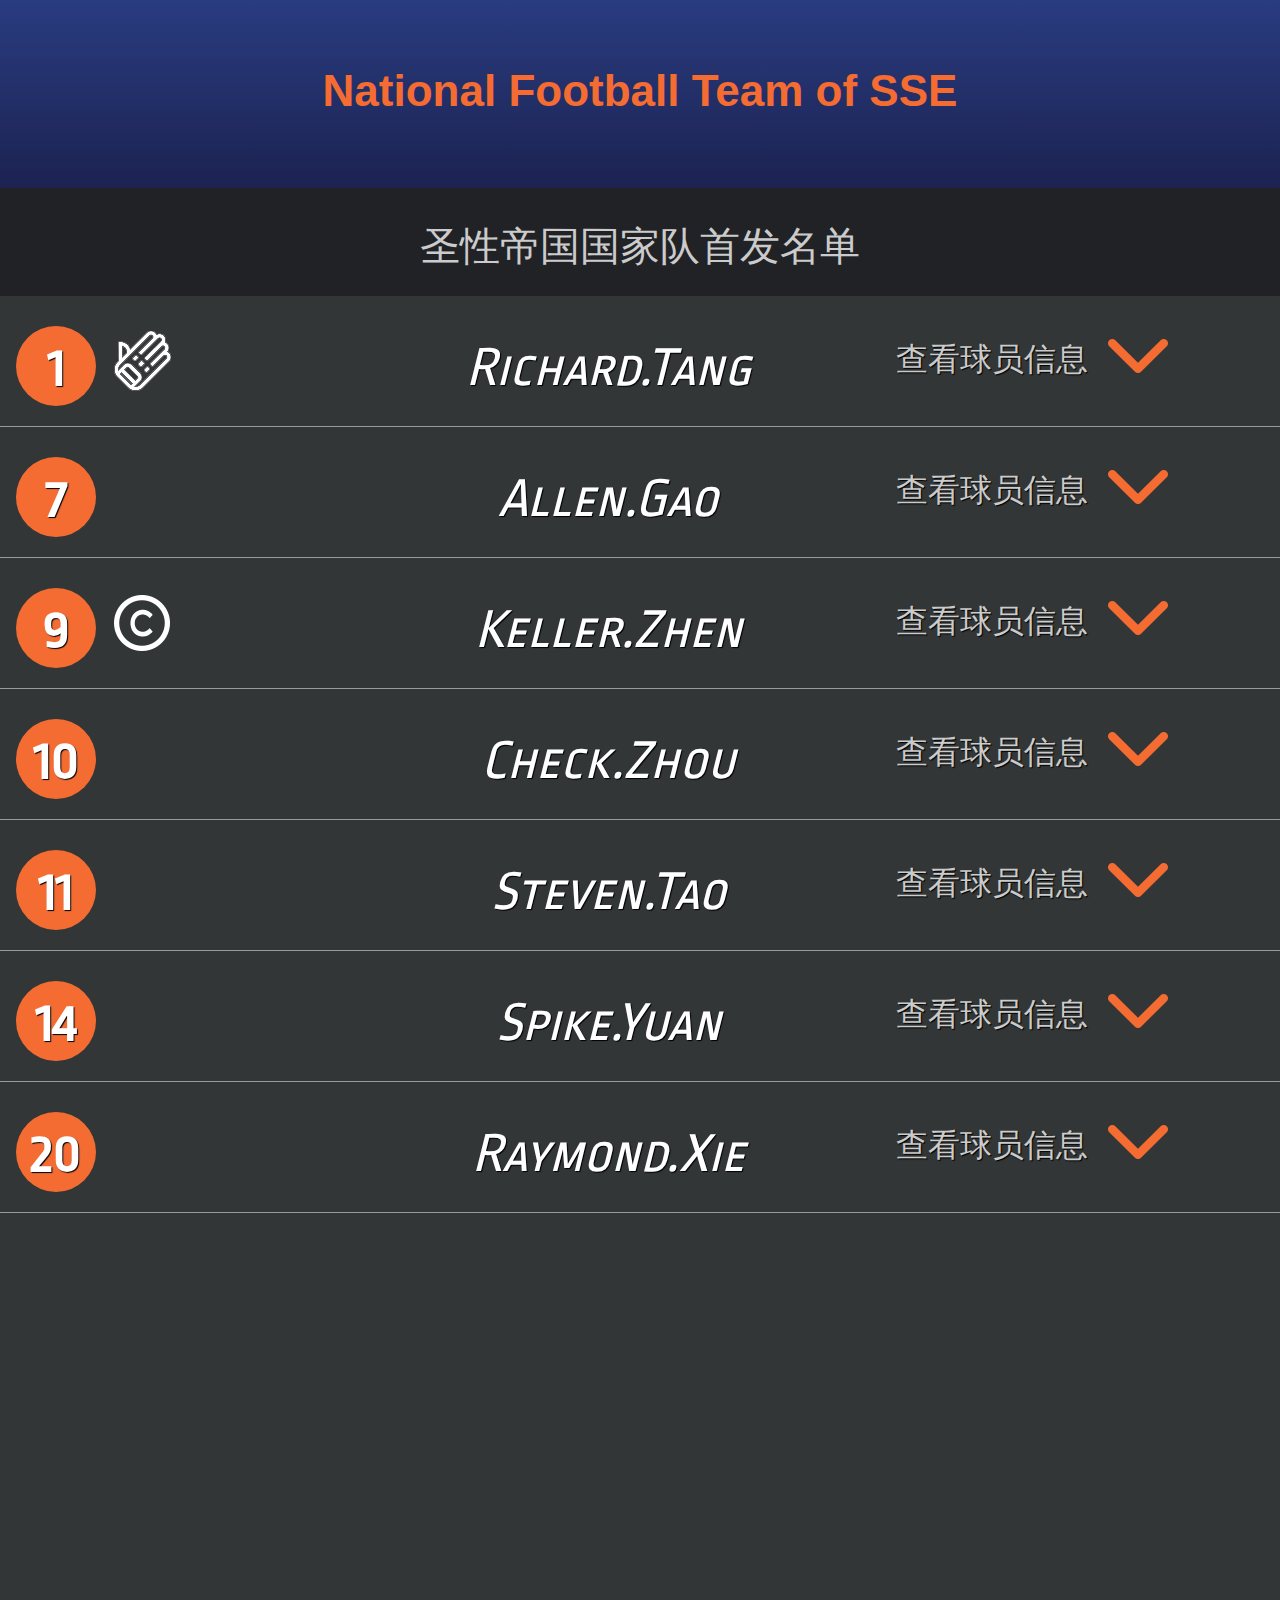
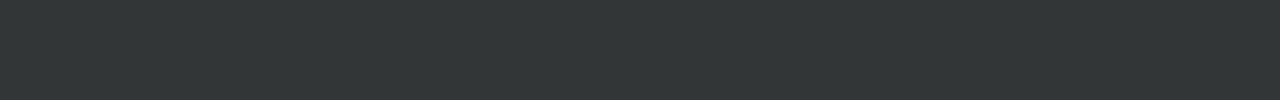
==== sse.html @ 53335823 "sseicon" ====
<!DOCTYPE html PUBLIC "-//W3C//DTD XHTML 1.0 Transitional//EN" "http://www.w3.org/TR/xhtml1/DTD/xhtml1-transitional.dtd">
<html xmlns="http://www.w3.org/1999/xhtml">
<head>
<meta http-equiv="Content-Type" content="text/html; charset=UTF-8" />
<title>Player List of SSE</title>
<link rel="stylesheet" type="text/css" href="css/sse.css" />
<link rel="stylesheet" href="css/fonts/font.css" type="text/css" charset="utf-8" />
<script src="js/jquery-1.7.2.min.js"></script>
<script src="js/ssefunction.js"></script>
</head>

<body>
<div class="content">
  <div class="maintitle">National Football Team of SSE</div>
  <div class="subtitle">圣性帝国国家队首发名单</div>
  <div>
    <div class="player">
      <ul class="extend fontEn_1">
        <li class="number"><span class="no">1</span><span class="icon"><img src="images/goalkeeper.png" /></span></li>
        <li class="playername">Richard.Tang</li>
        <li class="playerinfo"><span class="details">查看球员信息</span><span><img src="images/arrow.png" /></span></li>
      </ul>
    </div>
    <div class="info"><b>生日</b>: 1988-06-11<br />
      <b>身高</b>: 189 cm<br />
      <b>体重</b>: 78 kg<br />
      <b>位置</b>: 门将</div>
  </div>
  <div>
    <div class="player">
      <ul class="extend fontEn_1">
        <li class="number"><span class="no">7</span></li>
        <li class="playername">Allen.Gao</li>
        <li class="playerinfo"><span class="details">查看球员信息</span><span><img src="images/arrow.png" /></span></li>
      </ul>
    </div>
    <div class="info"><b>生日</b>: 1987-09-07<br />
      <b>身高</b>: 172 cm<br />
      <b>体重</b>: 70 kg<br />
      <b>位置</b>: 中场、边后卫</div>
  </div>
  <div>
    <div class="player">
      <ul class="extend fontEn_1">
        <li class="number"><span class="no">9</span><span class="icon"><img src="images/captain.png" /></span></li>
        <li class="playername">Keller.Zhen</li>
        <li class="playerinfo"><span class="details">查看球员信息</span><span><img src="images/arrow.png" /></span></li>
      </ul>
    </div>
    <div class="info"><b>生日</b>: 1987-11-02<br />
      <b>身高</b>: 178 cm<br />
      <b>体重</b>: 82 kg<br />
      <b>位置</b>: 前锋、前腰</div>
  </div>
  <div>
    <div class="player">
      <ul class="extend fontEn_1">
        <li class="number"><span class="no">10</span></li>
        <li class="playername">Check.Zhou</li>
        <li class="playerinfo"><span class="details">查看球员信息</span><span><img src="images/arrow.png" /></span></li>
      </ul>
    </div>
    <div class="info"><b>生日</b>: 1986-12-29<br />
      <b>身高</b>: 172 cm<br />
      <b>体重</b>: 60 kg<br />
      <b>位置</b>: 前腰、中后卫</div>
  </div>
  <div>
    <div class="player">
      <ul class="extend fontEn_1">
        <li class="number"><span class="no">11</span></li>
        <li class="playername">Steven.Tao</li>
        <li class="playerinfo"><span class="details">查看球员信息</span><span><img src="images/arrow.png" /></span></li>
      </ul>
    </div>
    <div class="info"><b>生日</b>: 1988-02-06<br />
      <b>身高</b>: 174 cm<br />
      <b>体重</b>: 80 kg<br />
      <b>位置</b>: 中场、前腰</div>
  </div>
  <div>
    <div class="player">
      <ul class="extend fontEn_1">
        <li class="number"><span class="no">14</span></li>
        <li class="playername">Spike.Yuan</li>
        <li class="playerinfo"><span class="details">查看球员信息</span><span><img src="images/arrow.png" /></span></li>
      </ul>
    </div>
    <div class="info"><b>生日</b>: 1988-03-08<br />
      <b>身高</b>: 175 cm<br />
      <b>体重</b>: 80 kg<br />
      <b>位置</b>: 边锋，边后卫</div>
  </div>
  <div>
    <div class="player">
      <ul class="extend fontEn_1">
        <li class="number"><span class="no">20</span></li>
        <li class="playername">Raymond.Xie</li>
        <li class="playerinfo"><span class="details">查看球员信息</span><span><img src="images/arrow.png" /></span></li>
      </ul>
    </div>
    <div class="info"><b>生日</b>: 1987-12-20<br />
      <b>身高</b>: 175 cm<br />
      <b>体重</b>: 65 kg<br />
      <b>位置</b>: 边锋，边后卫</div>
  </div>
</div>
</body>
</html>
---- css/sse.css ----
body {
	margin:0;
	padding:0;
	font: 40px/1.5 arial,"Helvetica","Hiragino Sans GB","Microsoft Yahei",sans-serif;
}
ul {
	margin:0;
	padding:0;
}
.fontEn_1 {
	font-family:'ropa_sans_sc_proregular', Arial, sans-serif;
}
.content {
	width:100%;
	height:1700px;
	background-color:#323637;
}
.content .maintitle {
	width:100%;
	height:130px;
	font-size:44px;
	font-weight:bold;
	text-align:center;
	padding-top:58px;
	color:#f46c32;
	background-image: -moz-linear-gradient(top, #293c80, #1c2251); /* Firefox */
    background-image: -webkit-gradient(linear, left top, left bottom, color-stop(0, #293c80), color-stop(1, #1c2251)); /* Safari4+, Chrome */
}
.content .subtitle {
	width:100%;
	height:80px;
	text-align:center;
	padding-top:28px;
	color:#cbcbcb;
	background-color:#212226;
}
.content .player ul {
	cursor:pointer;
	display:block;
	width:100%;
	height:100px;
	padding-top:30px;
	font-size:56px;
	text-shadow:1px 1px 1px #000;
	border-bottom:1px solid #9a9a9a;
}
.content .player ul li {
	display:block;
	float:left;
	color:#FFF;
}
.number {
	width:25%;
	text-align:center;
}
.number span {
	display:block;
	float:left;
}
.number span.no {
	width:80px;
	height:80px;
	font-weight:bold;
	border-radius:60px;
	background-color:#f46c32;
	margin-left:5%;
}
.number span.icon {
	margin:5px 0 0 16px;
}
.playername {
	width:45%;
	text-align:center;
	font-style:italic;
}
.playerinfo {
	width:30%;
	text-align:center;
	font-size:32px;
}
.playerinfo span {
	display:block;
	float:left;
}
.details {
	margin:10px 20px 0 0;
	color:#cbcbcb;
}
.content .info {
	width:100%;
	padding:20px 0;
	line-height:160%;
	letter-spacing:1px;
	font-size:44px;
	background-color:#CCC;
	text-align:center;
	display:none;
	background-image: -moz-linear-gradient(top, #9a9a9a, #dedede); /* Firefox */
    background-image: -webkit-gradient(linear, left top, left bottom, color-stop(0, #9a9a9a), color-stop(1, #dedede)); /* Safari4+, Chrome */
}
---- css/fonts/font.css ----
/*
 * Web Fonts from fontspring.com
 *
 * All OpenType features and all extended glyphs have been removed.
 * Fully installable fonts can be purchased at http://www.fontspring.com
 *
 * The fonts included in this stylesheet are subject to the End User License you purchased
 * from Fontspring. The fonts are protected under domestic and international trademark and 
 * copyright law. You are prohibited from modifying, reverse engineering, duplicating, or
 * distributing this font software.
 *
 * (c) 2010-2014 Fontspring
 *
 *
 *
 *
 * The fonts included are copyrighted by the vendor listed below.
 *
 * Vendor:      Lettersoup
 * License URL: http://www.fontspring.com/fflicense/lettersoup
 *
 *
 */

@font-face {
    font-family: 'ropa_sans_sc_proregular';
    src: url('RopaSansSCPro-Regular-webfont.eot');
    src: url('RopaSansSCPro-Regular-webfont.eot?#iefix') format('embedded-opentype'),
         url('RopaSansSCPro-Regular-webfont.woff') format('woff'),
         url('RopaSansSCPro-Regular-webfont.ttf') format('truetype'),
         url('RopaSansSCPro-Regular-webfont.svg#ropa_sans_sc_proregular') format('svg');
    font-weight: normal;
    font-style: normal;

}
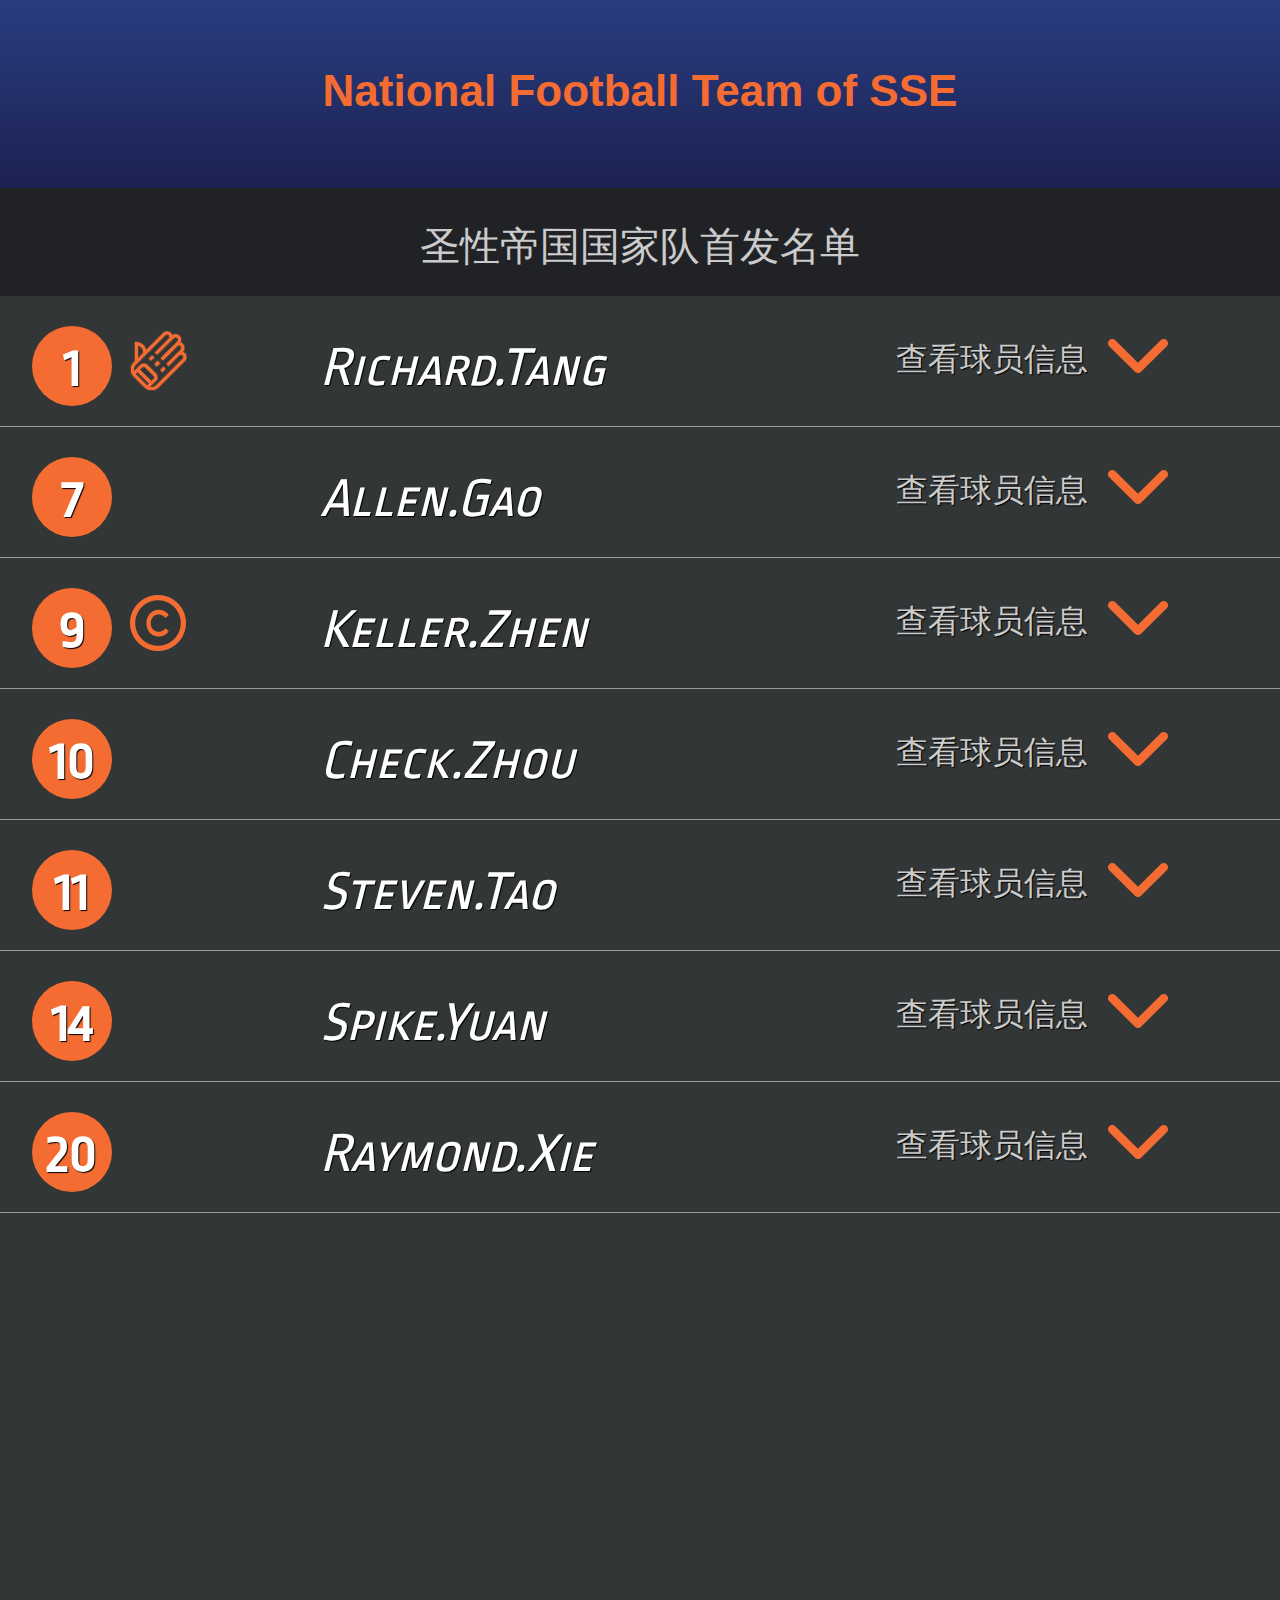
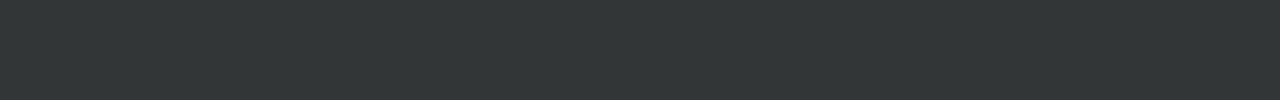
==== commit b4c8d1f4: "rotate01" ====
--- a/sse.html
+++ b/sse.html
@@ -7,6 +7,83 @@
 <link rel="stylesheet" href="css/fonts/font.css" type="text/css" charset="utf-8" />
 <script src="js/jquery-1.7.2.min.js"></script>
 <script src="js/ssefunction.js"></script>
+<script type="text/javascript" src="js/jquery.rotate.min.js"></script>
+<script type="text/javascript">
+$(document).ready(function(){
+
+$('#img1').rotate({angle:45});
+
+$("#img2").rotate({ 
+   bind: 
+     { 
+        mouseover : function() { 
+            $(this).rotate({animateTo:180});
+        },
+        mouseout : function() { 
+            $(this).rotate({animateTo:0});
+        }
+     } 
+   
+});
+
+
+var angle = 0;
+setInterval(function(){
+      angle+=3;
+     $("#img3").rotate(angle);
+},50);
+
+
+var rotation = function (){
+   $("#img4").rotate({
+      angle:0, 
+      animateTo:360, 
+      callback: rotation
+   });
+}
+rotation();
+
+
+
+var rotation2 = function (){
+   $("#img5").rotate({
+      angle:0, 
+      animateTo:360, 
+      callback: rotation2,
+      easing: function (x,t,b,c,d){        // t: current time, b: begInnIng value, c: change In value, d: duration
+          return c*(t/d)+b;
+      }
+   });
+}
+rotation2();
+
+
+$("#img6").rotate({ 
+   bind: 
+     { 
+        click: function(){
+            $(this).rotate({ angle:0,animateTo:180,easing: $.easing.easeInOutExpo })
+        }
+     } 
+   
+});
+
+
+var value2 = 0
+$("#img7").rotate({ 
+   bind: 
+     { 
+        click: function(){
+            value2 +=180;
+            $(this).rotate({ animateTo:value2})
+        }
+        
+     } 
+   
+});
+
+});
+</script>
 </head>
 
 <body>
@@ -18,7 +95,7 @@
       <ul class="extend fontEn_1">
         <li class="number"><span class="no">1</span><span class="icon"><img src="images/goalkeeper.png" /></span></li>
         <li class="playername">Richard.Tang</li>
-        <li class="playerinfo"><span class="details">查看球员信息</span><span><img src="images/arrow.png" /></span></li>
+        <li class="playerinfo"><span class="details">查看球员信息</span><span><img id="img7" src="images/arrow.png" /></span></li>
       </ul>
     </div>
     <div class="info"><b>生日</b>: 1988-06-11<br />
--- a/css/sse.css
+++ b/css/sse.css
@@ -1,100 +1,109 @@
 body {
-	margin:0;
-	padding:0;
-	font: 40px/1.5 arial,"Helvetica","Hiragino Sans GB","Microsoft Yahei",sans-serif;
+	margin: 0;
+	padding: 0;
+	font: 40px/1.5 arial, "Helvetica", "Hiragino Sans GB", "Microsoft Yahei", sans-serif;
 }
 ul {
-	margin:0;
-	padding:0;
+	margin: 0;
+	padding: 0;
 }
 .fontEn_1 {
-	font-family:'ropa_sans_sc_proregular', Arial, sans-serif;
+	font-family: 'ropa_sans_sc_proregular', Arial, sans-serif;
 }
 .content {
-	width:100%;
-	height:1700px;
-	background-color:#323637;
+	width: 100%;
+	height: 1700px;
+	background-color: #323637;
 }
 .content .maintitle {
-	width:100%;
-	height:130px;
-	font-size:44px;
-	font-weight:bold;
-	text-align:center;
-	padding-top:58px;
-	color:#f46c32;
+	width: 100%;
+	height: 130px;
+	font-size: 44px;
+	font-weight: bold;
+	text-align: center;
+	padding-top: 58px;
+	color: #f46c32;
 	background-image: -moz-linear-gradient(top, #293c80, #1c2251); /* Firefox */
-    background-image: -webkit-gradient(linear, left top, left bottom, color-stop(0, #293c80), color-stop(1, #1c2251)); /* Safari4+, Chrome */
+	background-image: -webkit-gradient(linear, left top, left bottom, color-stop(0, #293c80), color-stop(1, #1c2251)); /* Safari4+, Chrome */
 }
 .content .subtitle {
-	width:100%;
-	height:80px;
-	text-align:center;
-	padding-top:28px;
-	color:#cbcbcb;
-	background-color:#212226;
+	width: 100%;
+	height: 80px;
+	text-align: center;
+	padding-top: 28px;
+	color: #cbcbcb;
+	background-color: #212226;
 }
 .content .player ul {
-	cursor:pointer;
-	display:block;
-	width:100%;
-	height:100px;
-	padding-top:30px;
-	font-size:56px;
-	text-shadow:1px 1px 1px #000;
-	border-bottom:1px solid #9a9a9a;
+	cursor: pointer;
+	display: block;
+	width: 100%;
+	height: 100px;
+	padding-top: 30px;
+	font-size: 56px;
+	text-shadow: 1px 1px 1px #000;
+	border-bottom: 1px solid #9a9a9a;
 }
 .content .player ul li {
-	display:block;
-	float:left;
-	color:#FFF;
+	display: block;
+	float: left;
+	color: #FFF;
 }
 .number {
-	width:25%;
-	text-align:center;
+	width: 25%;
+	text-align: center;
 }
 .number span {
-	display:block;
-	float:left;
+	display: block;
+	float: left;
 }
 .number span.no {
-	width:80px;
-	height:80px;
-	font-weight:bold;
-	border-radius:60px;
-	background-color:#f46c32;
-	margin-left:5%;
+	width: 80px;
+	height: 80px;
+	font-weight: bold;
+	border-radius: 60px;
+	background-color: #f46c32;
+	margin-left: 10%;
 }
 .number span.icon {
-	margin:5px 0 0 16px;
+	margin: 5px 0 0 16px;
 }
 .playername {
-	width:45%;
-	text-align:center;
-	font-style:italic;
+	width: 45%;
+	text-align: left;
+	font-style: italic;
 }
 .playerinfo {
-	width:30%;
-	text-align:center;
-	font-size:32px;
+	width: 30%;
+	text-align: center;
+	font-size: 32px;
 }
 .playerinfo span {
-	display:block;
-	float:left;
+	display: block;
+	float: left;
 }
 .details {
-	margin:10px 20px 0 0;
-	color:#cbcbcb;
+	margin: 10px 20px 0 0;
+	color: #cbcbcb;
 }
 .content .info {
-	width:100%;
-	padding:20px 0;
-	line-height:160%;
-	letter-spacing:1px;
-	font-size:44px;
-	background-color:#CCC;
-	text-align:center;
-	display:none;
+	width: 100%;
+	padding: 20px 0;
+	line-height: 160%;
+	letter-spacing: 1px;
+	font-size: 44px;
+	background-color: #CCC;
+	text-align: center;
+	display: none;
 	background-image: -moz-linear-gradient(top, #9a9a9a, #dedede); /* Firefox */
-    background-image: -webkit-gradient(linear, left top, left bottom, color-stop(0, #9a9a9a), color-stop(1, #dedede)); /* Safari4+, Chrome */
-}+	background-image: -webkit-gradient(linear, left top, left bottom, color-stop(0, #9a9a9a), color-stop(1, #dedede)); /* Safari4+, Chrome */
+}
+.arrow {
+	text-indent: 90px; 
+}
+.rotate {
+	transition: transform .2s ease-in 0s;
+	transform: rotate(180deg);
+	-webkit-transition: -webkit-transform .2s ease-in 0s;
+	-webkit-transform: rotate(180deg);
+}
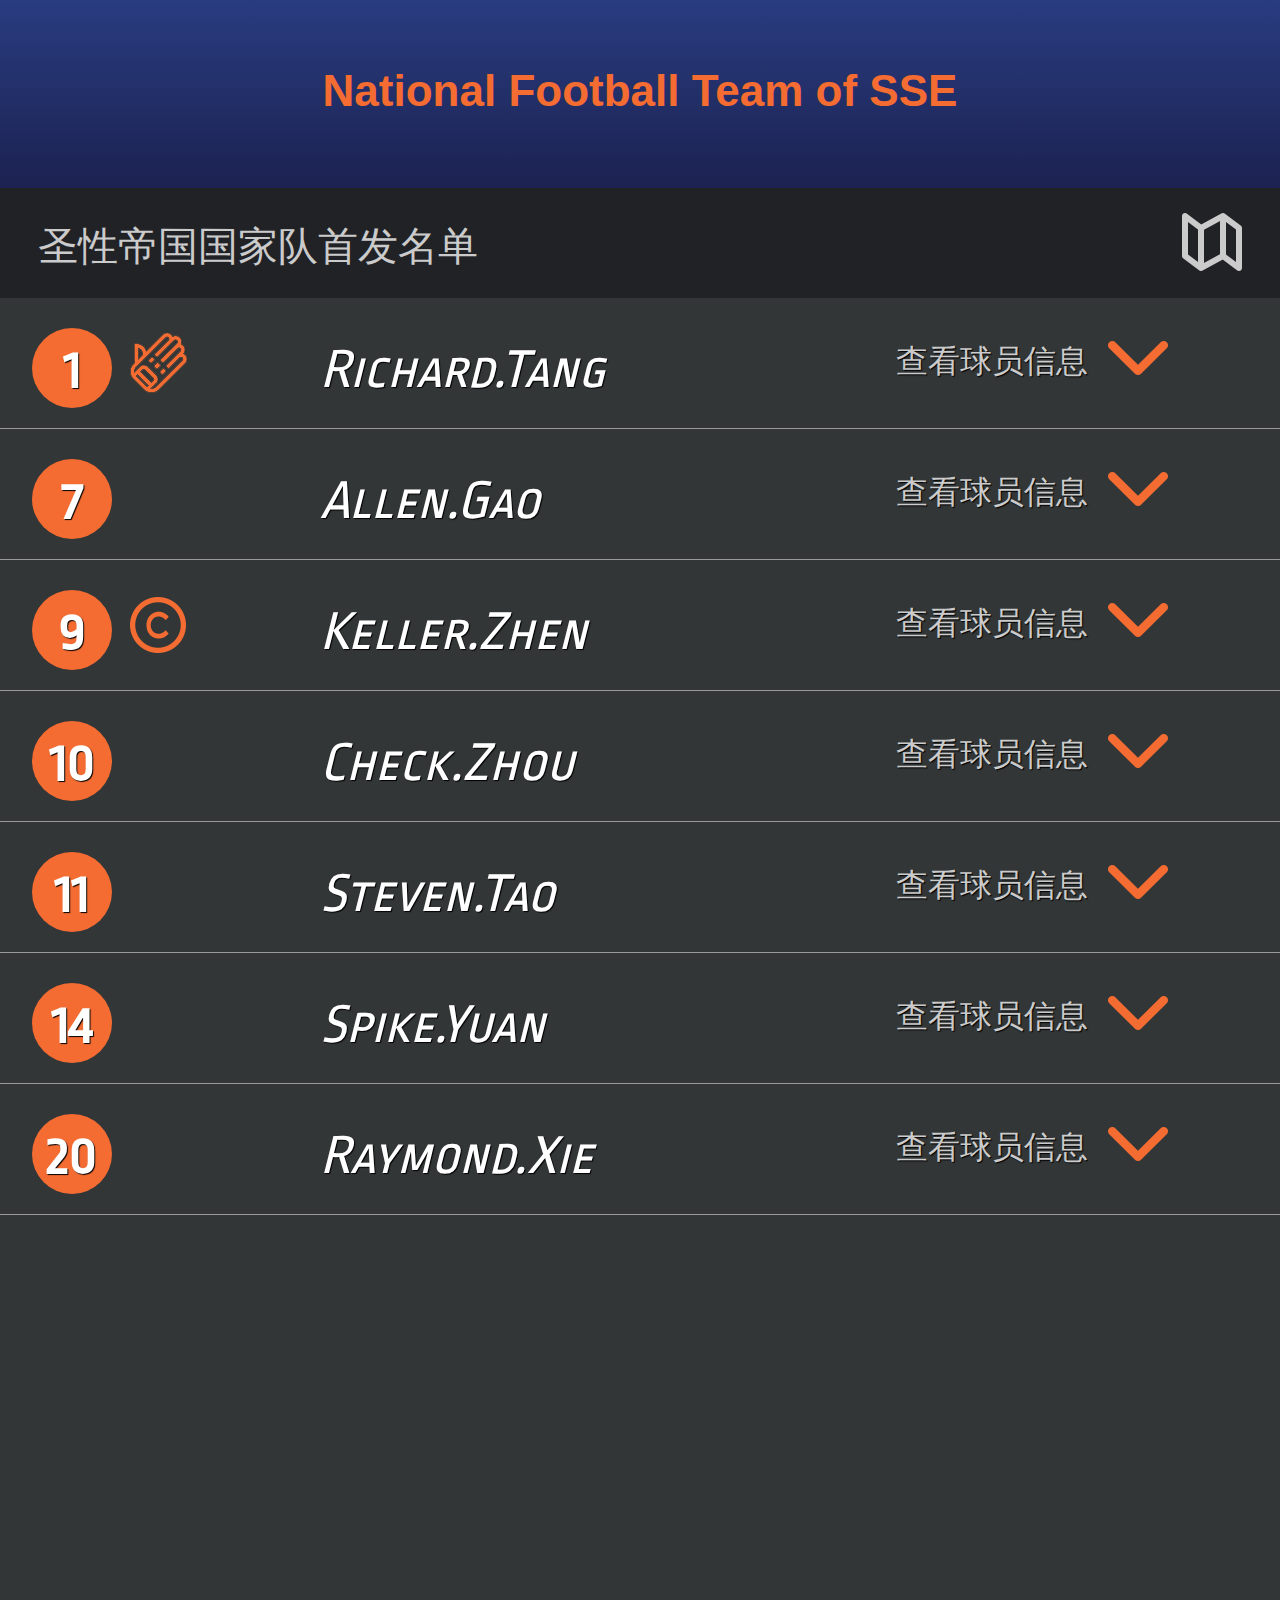
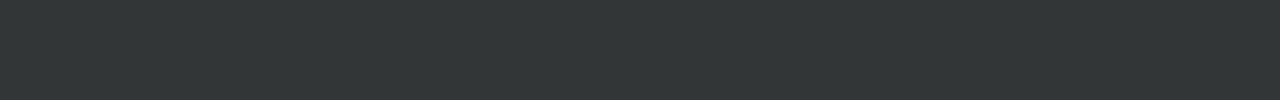
==== commit 54da9ab3: "pitch01" ====
--- a/sse.html
+++ b/sse.html
@@ -70,14 +70,14 @@
 
 
 var value2 = 0
-$("#img7").rotate({ 
+$(".extend").rotate({ 
    bind: 
      { 
         click: function(){
             value2 +=180;
-            $(this).rotate({ animateTo:value2})
+            $(this).find("img.arrow").rotate({ animateTo:value2})
         }
-        
+
      } 
    
 });
@@ -89,13 +89,13 @@
 <body>
 <div class="content">
   <div class="maintitle">National Football Team of SSE</div>
-  <div class="subtitle">圣性帝国国家队首发名单</div>
+  <div class="subtitle"><span class="sub">圣性帝国国家队首发名单</span><span class="subpitch"><img src="images/pitch_icon.png"></span></div>
   <div>
     <div class="player">
       <ul class="extend fontEn_1">
         <li class="number"><span class="no">1</span><span class="icon"><img src="images/goalkeeper.png" /></span></li>
         <li class="playername">Richard.Tang</li>
-        <li class="playerinfo"><span class="details">查看球员信息</span><span><img id="img7" src="images/arrow.png" /></span></li>
+        <li class="playerinfo"><span class="details">查看球员信息</span><span><img class="arrow" src="images/arrow.png" /></span></li>
       </ul>
     </div>
     <div class="info"><b>生日</b>: 1988-06-11<br />
@@ -181,6 +181,7 @@
       <b>体重</b>: 65 kg<br />
       <b>位置</b>: 边锋，边后卫</div>
   </div>
+  <div class="pop"><img src="images/closebut.png"></div>
 </div>
 </body>
 </html>
--- a/css/sse.css
+++ b/css/sse.css
@@ -10,10 +10,27 @@
 .fontEn_1 {
 	font-family: 'ropa_sans_sc_proregular', Arial, sans-serif;
 }
+.pop {
+	display: none;
+	position: absolute;
+	z-index: 200;
+	width: 110px;
+	height: 700px;
+	padding: 100px 0 0 530px;
+	background-image:url(../images/pitch.png);
+	top: 0;
+	left: 50%;
+	margin-left: -320px; 
+}
+.pop img {
+	cursor: pointer;
+}
 .content {
 	width: 100%;
 	height: 1700px;
 	background-color: #323637;
+	position: relative;
+	z-index: 10;
 }
 .content .maintitle {
 	width: 100%;
@@ -28,11 +45,26 @@
 }
 .content .subtitle {
 	width: 100%;
-	height: 80px;
-	text-align: center;
+	height: 110px;
+	background-color: #212226;
+}
+.sub {
+	width: 77%;
+	text-align: left;
+	color: #cbcbcb;
 	padding-top: 28px;
-	color: #cbcbcb;
-	background-color: #212226;
+	padding-left: 3%;
+}
+.subpitch {
+	width: 17%;
+	padding-top: 24px;
+	text-align: right;
+	padding-right: 3%;
+	cursor: pointer;
+}
+.content .subtitle span {
+	display: block;
+	float: left;
 }
 .content .player ul {
 	cursor: pointer;
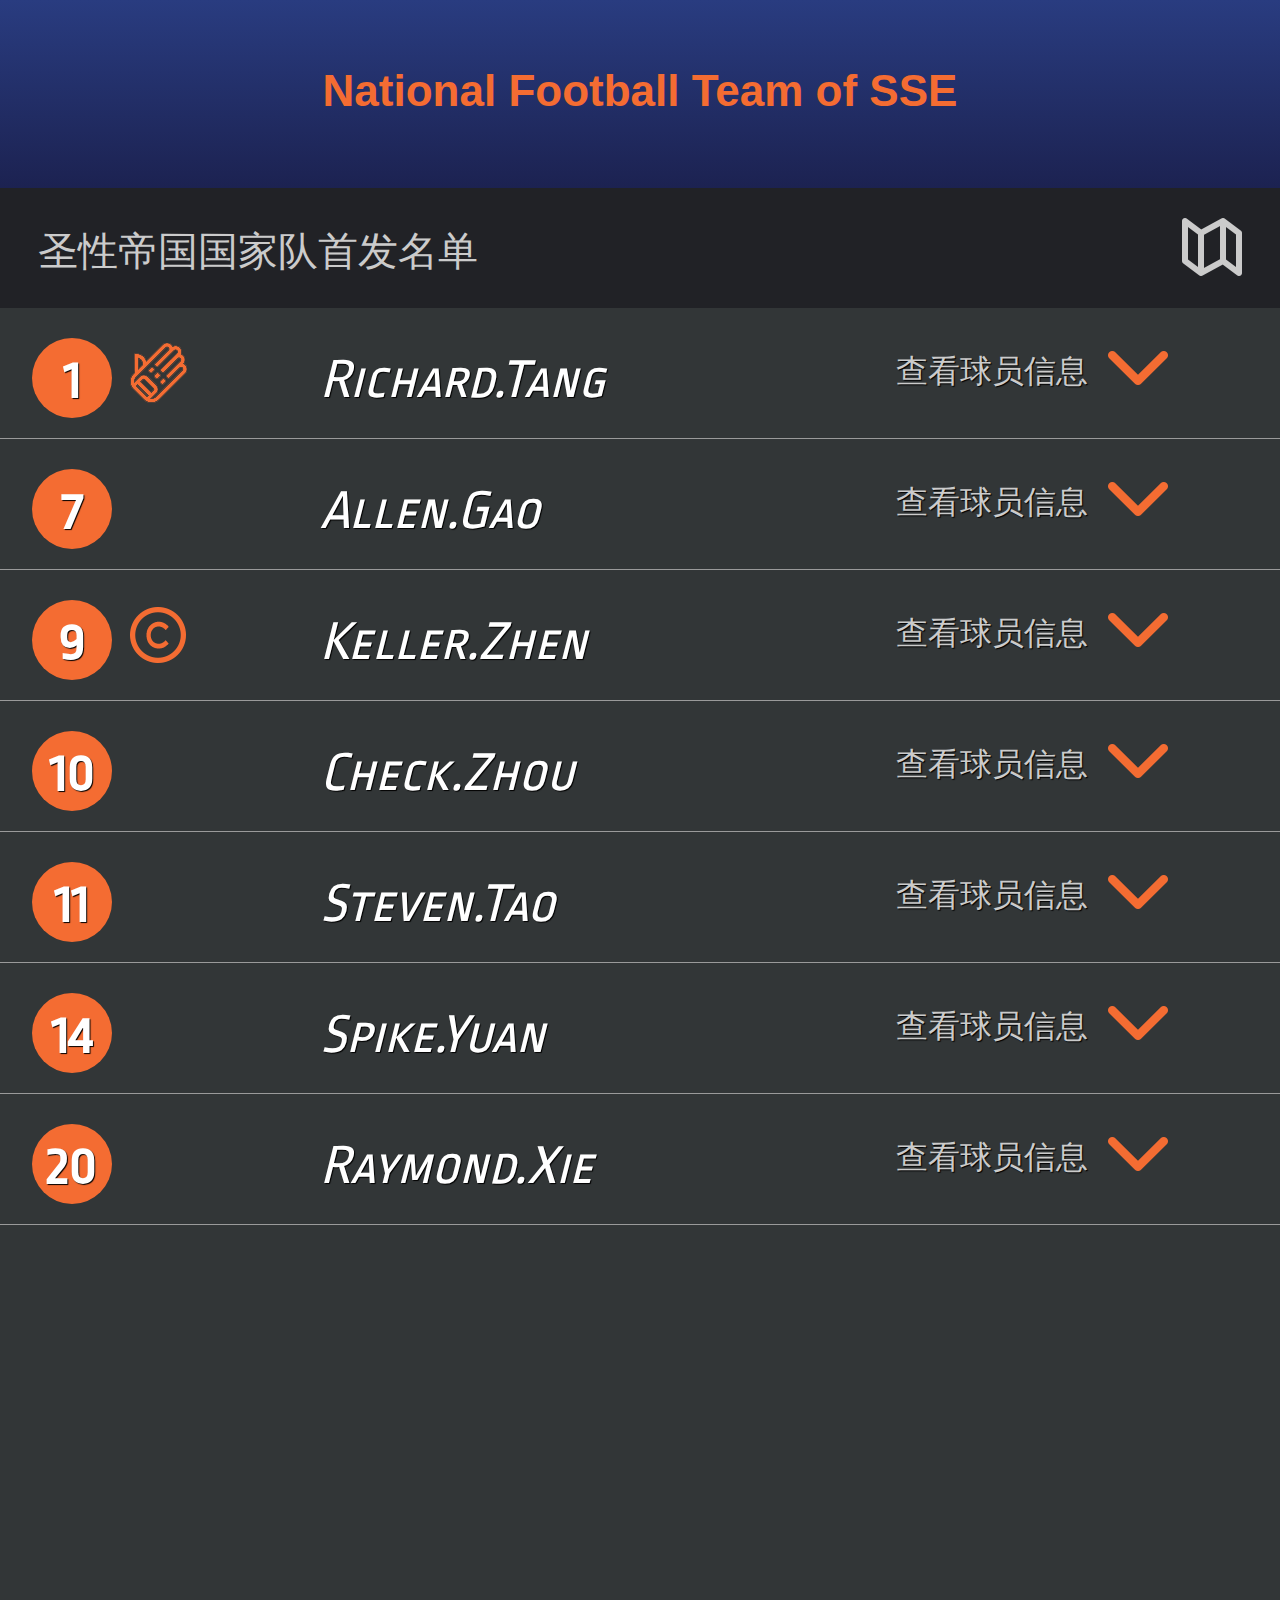
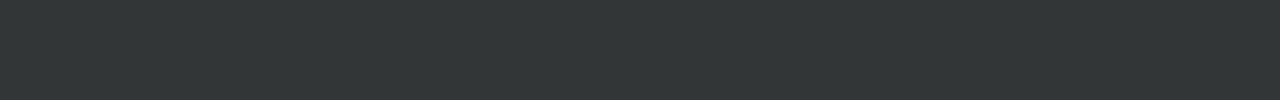
==== commit b8aaaafc: "pxx" ====
--- a/sse.html
+++ b/sse.html
@@ -10,64 +10,6 @@
 <script type="text/javascript" src="js/jquery.rotate.min.js"></script>
 <script type="text/javascript">
 $(document).ready(function(){
-
-$('#img1').rotate({angle:45});
-
-$("#img2").rotate({ 
-   bind: 
-     { 
-        mouseover : function() { 
-            $(this).rotate({animateTo:180});
-        },
-        mouseout : function() { 
-            $(this).rotate({animateTo:0});
-        }
-     } 
-   
-});
-
-
-var angle = 0;
-setInterval(function(){
-      angle+=3;
-     $("#img3").rotate(angle);
-},50);
-
-
-var rotation = function (){
-   $("#img4").rotate({
-      angle:0, 
-      animateTo:360, 
-      callback: rotation
-   });
-}
-rotation();
-
-
-
-var rotation2 = function (){
-   $("#img5").rotate({
-      angle:0, 
-      animateTo:360, 
-      callback: rotation2,
-      easing: function (x,t,b,c,d){        // t: current time, b: begInnIng value, c: change In value, d: duration
-          return c*(t/d)+b;
-      }
-   });
-}
-rotation2();
-
-
-$("#img6").rotate({ 
-   bind: 
-     { 
-        click: function(){
-            $(this).rotate({ angle:0,animateTo:180,easing: $.easing.easeInOutExpo })
-        }
-     } 
-   
-});
-
 
 var value2 = 0
 $(".extend").rotate({ 
@@ -181,6 +123,7 @@
       <b>体重</b>: 65 kg<br />
       <b>位置</b>: 边锋，边后卫</div>
   </div>
+  <div class="popblack"></div>
   <div class="pop"><img src="images/closebut.png"></div>
 </div>
 </body>
--- a/css/sse.css
+++ b/css/sse.css
@@ -14,13 +14,23 @@
 	display: none;
 	position: absolute;
 	z-index: 200;
-	width: 110px;
-	height: 700px;
-	padding: 100px 0 0 530px;
+	width: 150px;
+	height: 740px;
+	padding: 360px 0 0 750px;
 	background-image:url(../images/pitch.png);
 	top: 0;
 	left: 50%;
-	margin-left: -320px; 
+	margin-left: -450px; 
+}
+.popblack {
+	display: none;
+	position: absolute;
+	z-index: 100;
+	width: 100%;
+	height: 1700px;
+	top: 0;
+	left: 0;
+	background: rgba(0,0,0,0.55);
 }
 .pop img {
 	cursor: pointer;
@@ -45,19 +55,19 @@
 }
 .content .subtitle {
 	width: 100%;
-	height: 110px;
+	height: 120px;
 	background-color: #212226;
 }
 .sub {
 	width: 77%;
 	text-align: left;
 	color: #cbcbcb;
-	padding-top: 28px;
+	padding-top: 33px;
 	padding-left: 3%;
 }
 .subpitch {
 	width: 17%;
-	padding-top: 24px;
+	padding-top: 29px;
 	text-align: right;
 	padding-right: 3%;
 	cursor: pointer;
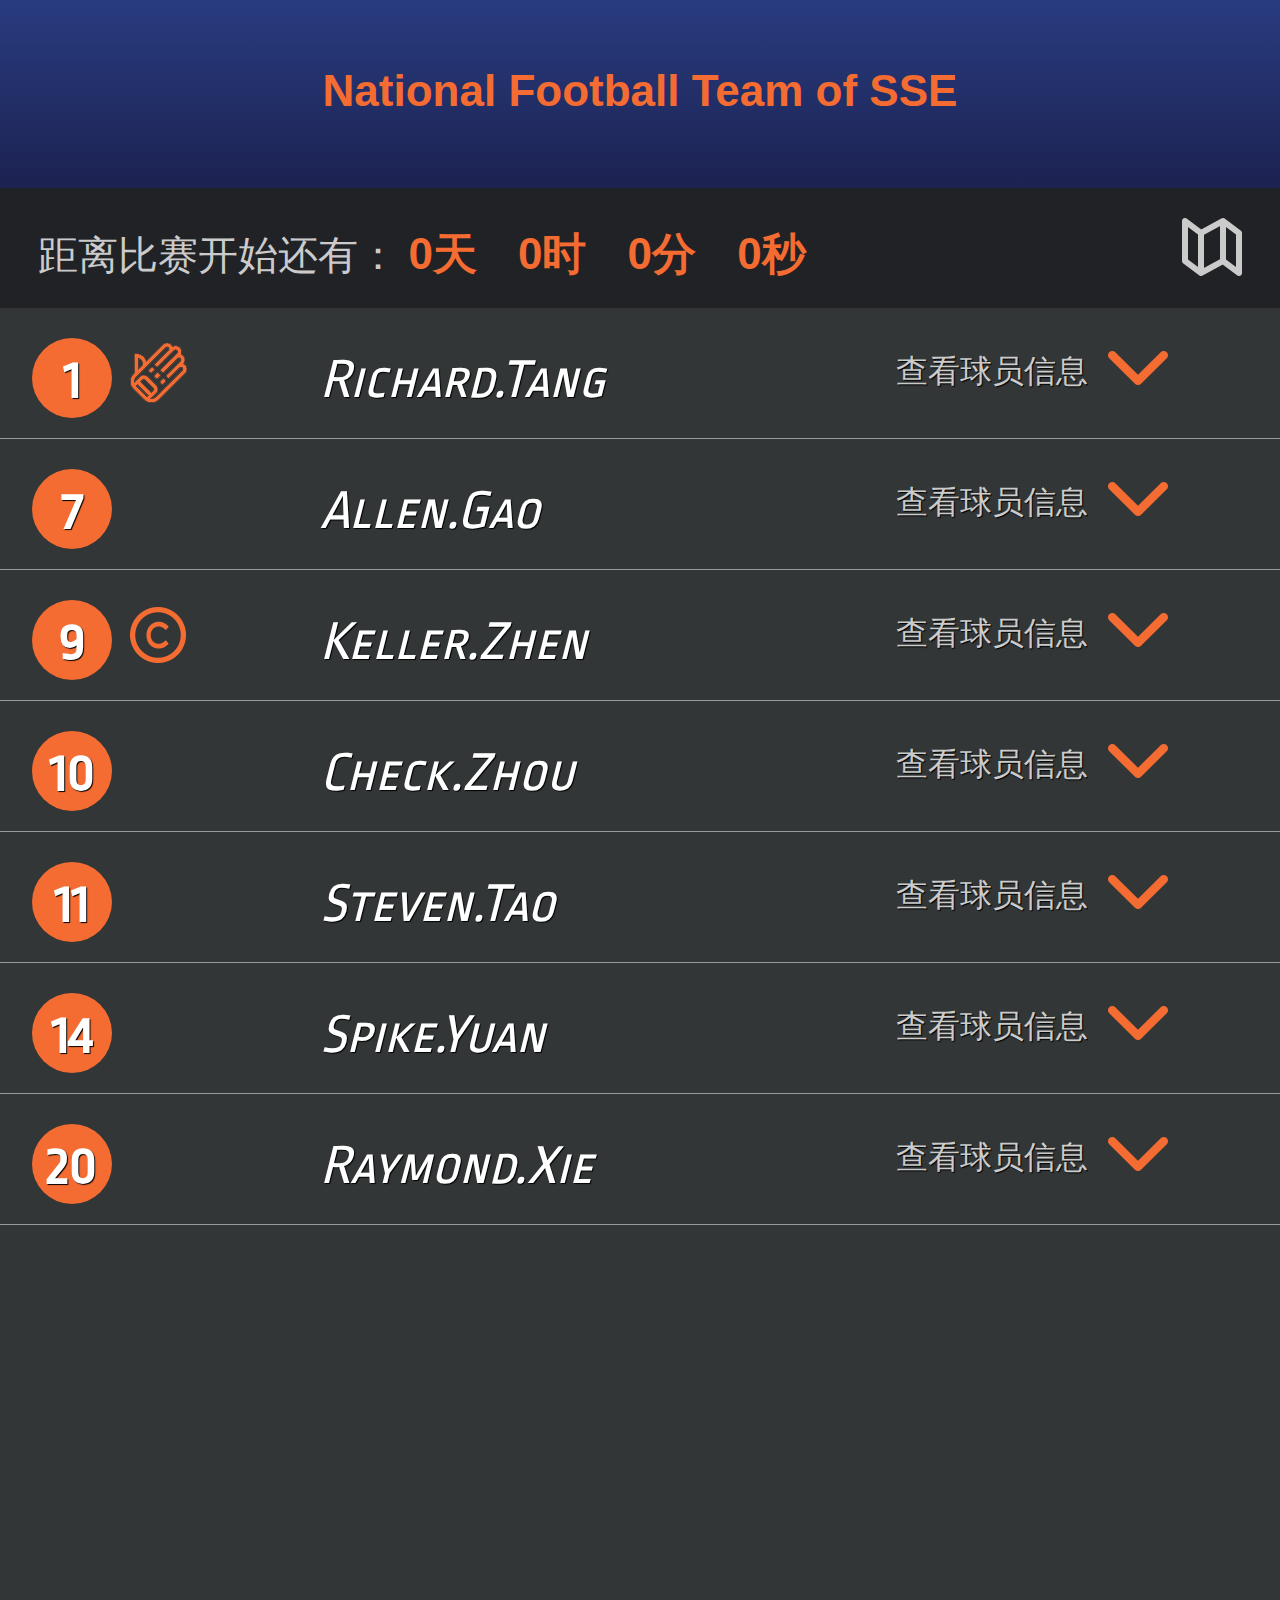
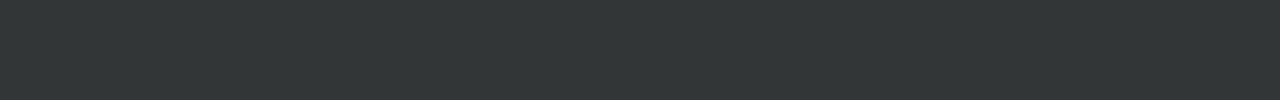
==== commit b6c56b89: "timecontrol_01" ====
--- a/sse.html
+++ b/sse.html
@@ -31,7 +31,7 @@
 <body>
 <div class="content">
   <div class="maintitle">National Football Team of SSE</div>
-  <div class="subtitle"><span class="sub">圣性帝国国家队首发名单</span><span class="subpitch"><img src="images/pitch_icon.png"></span></div>
+  <div class="subtitle time-item"><span class="sub">距离比赛开始还有：<strong id="day_show">0天</strong> <strong id="hour_show">0时</strong> <strong id="minute_show">0分</strong> <strong id="second_show">0秒</strong></span><span class="subpitch"><img src="images/pitch_icon.png"></span></div>
   <div>
     <div class="player">
       <ul class="extend fontEn_1">
--- a/css/sse.css
+++ b/css/sse.css
@@ -59,14 +59,14 @@
 	background-color: #212226;
 }
 .sub {
-	width: 77%;
+	width:77%;
 	text-align: left;
 	color: #cbcbcb;
 	padding-top: 33px;
 	padding-left: 3%;
 }
 .subpitch {
-	width: 17%;
+	width:17%;
 	padding-top: 29px;
 	text-align: right;
 	padding-right: 3%;
@@ -143,9 +143,25 @@
 .arrow {
 	text-indent: 90px; 
 }
-.rotate {
+
+/*.rotate {
 	transition: transform .2s ease-in 0s;
 	transform: rotate(180deg);
 	-webkit-transition: -webkit-transform .2s ease-in 0s;
 	-webkit-transform: rotate(180deg);
+}*/
+
+.time-item strong {
+	color:#f46c32;
+	font-size:44px;
+	font-family:Arial;
+	padding:33px 10px 0 10px;
+	margin-right:10px;
 }
+
+.item-title .unit {
+	background:none;
+	font-size:44px;
+	padding:0 10px;
+	float:left;
+}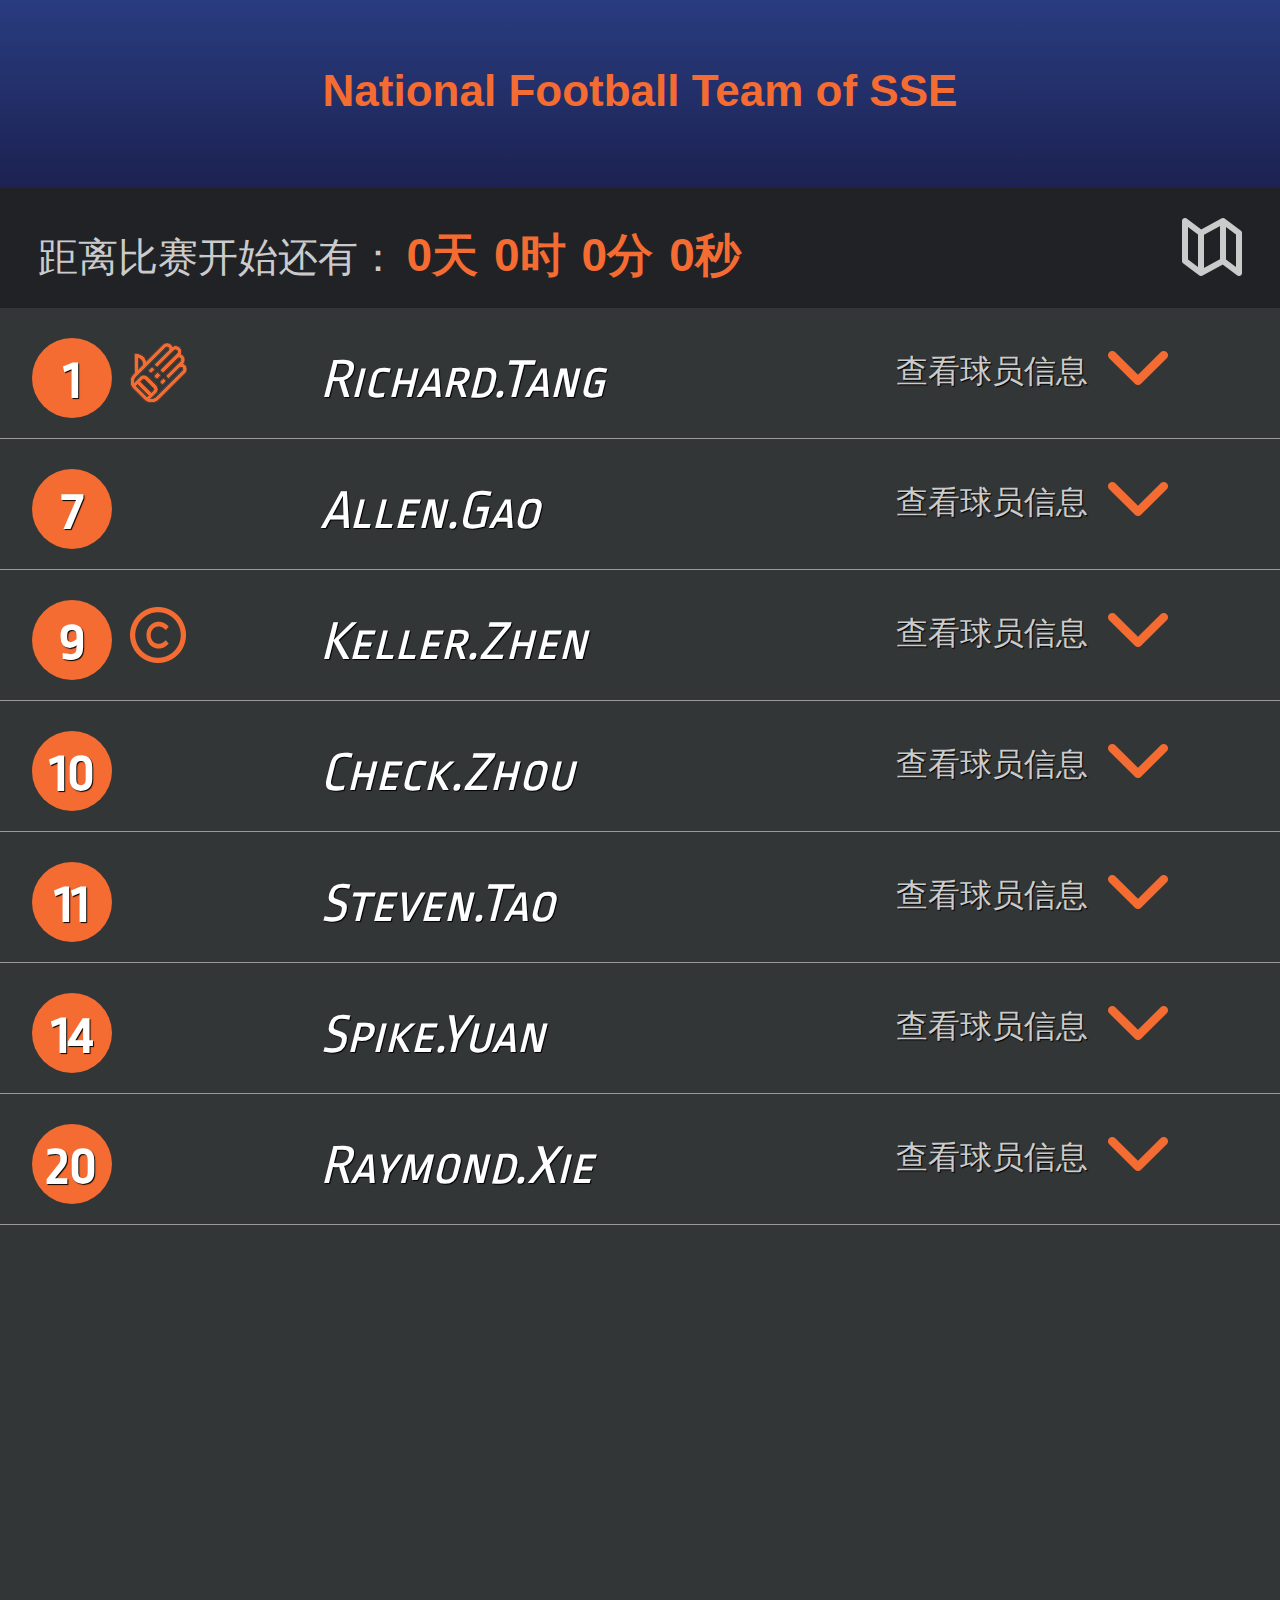
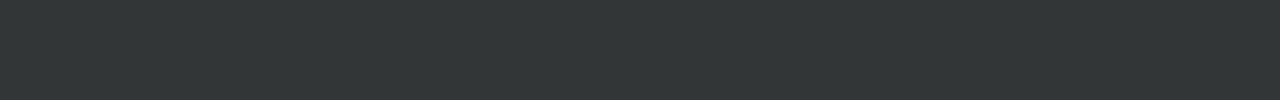
==== commit 84c7efe3: "time02" ====
--- a/sse.html
+++ b/sse.html
@@ -31,7 +31,7 @@
 <body>
 <div class="content">
   <div class="maintitle">National Football Team of SSE</div>
-  <div class="subtitle time-item"><span class="sub">距离比赛开始还有：<strong id="day_show">0天</strong> <strong id="hour_show">0时</strong> <strong id="minute_show">0分</strong> <strong id="second_show">0秒</strong></span><span class="subpitch"><img src="images/pitch_icon.png"></span></div>
+  <div class="subtitle time-item"><span class="sub">距离比赛开始还有：<strong id="day_show">0天</strong><strong id="hour_show">0时</strong><strong id="minute_show">0分</strong><strong id="second_show">0秒</strong></span><span class="subpitch"><img src="images/pitch_icon.png"></span></div>
   <div>
     <div class="player">
       <ul class="extend fontEn_1">
--- a/css/sse.css
+++ b/css/sse.css
@@ -153,10 +153,9 @@
 
 .time-item strong {
 	color:#f46c32;
-	font-size:44px;
+	font-size:46px;
 	font-family:Arial;
-	padding:33px 10px 0 10px;
-	margin-right:10px;
+	padding:30px 8px 0 8px;
 }
 
 .item-title .unit {
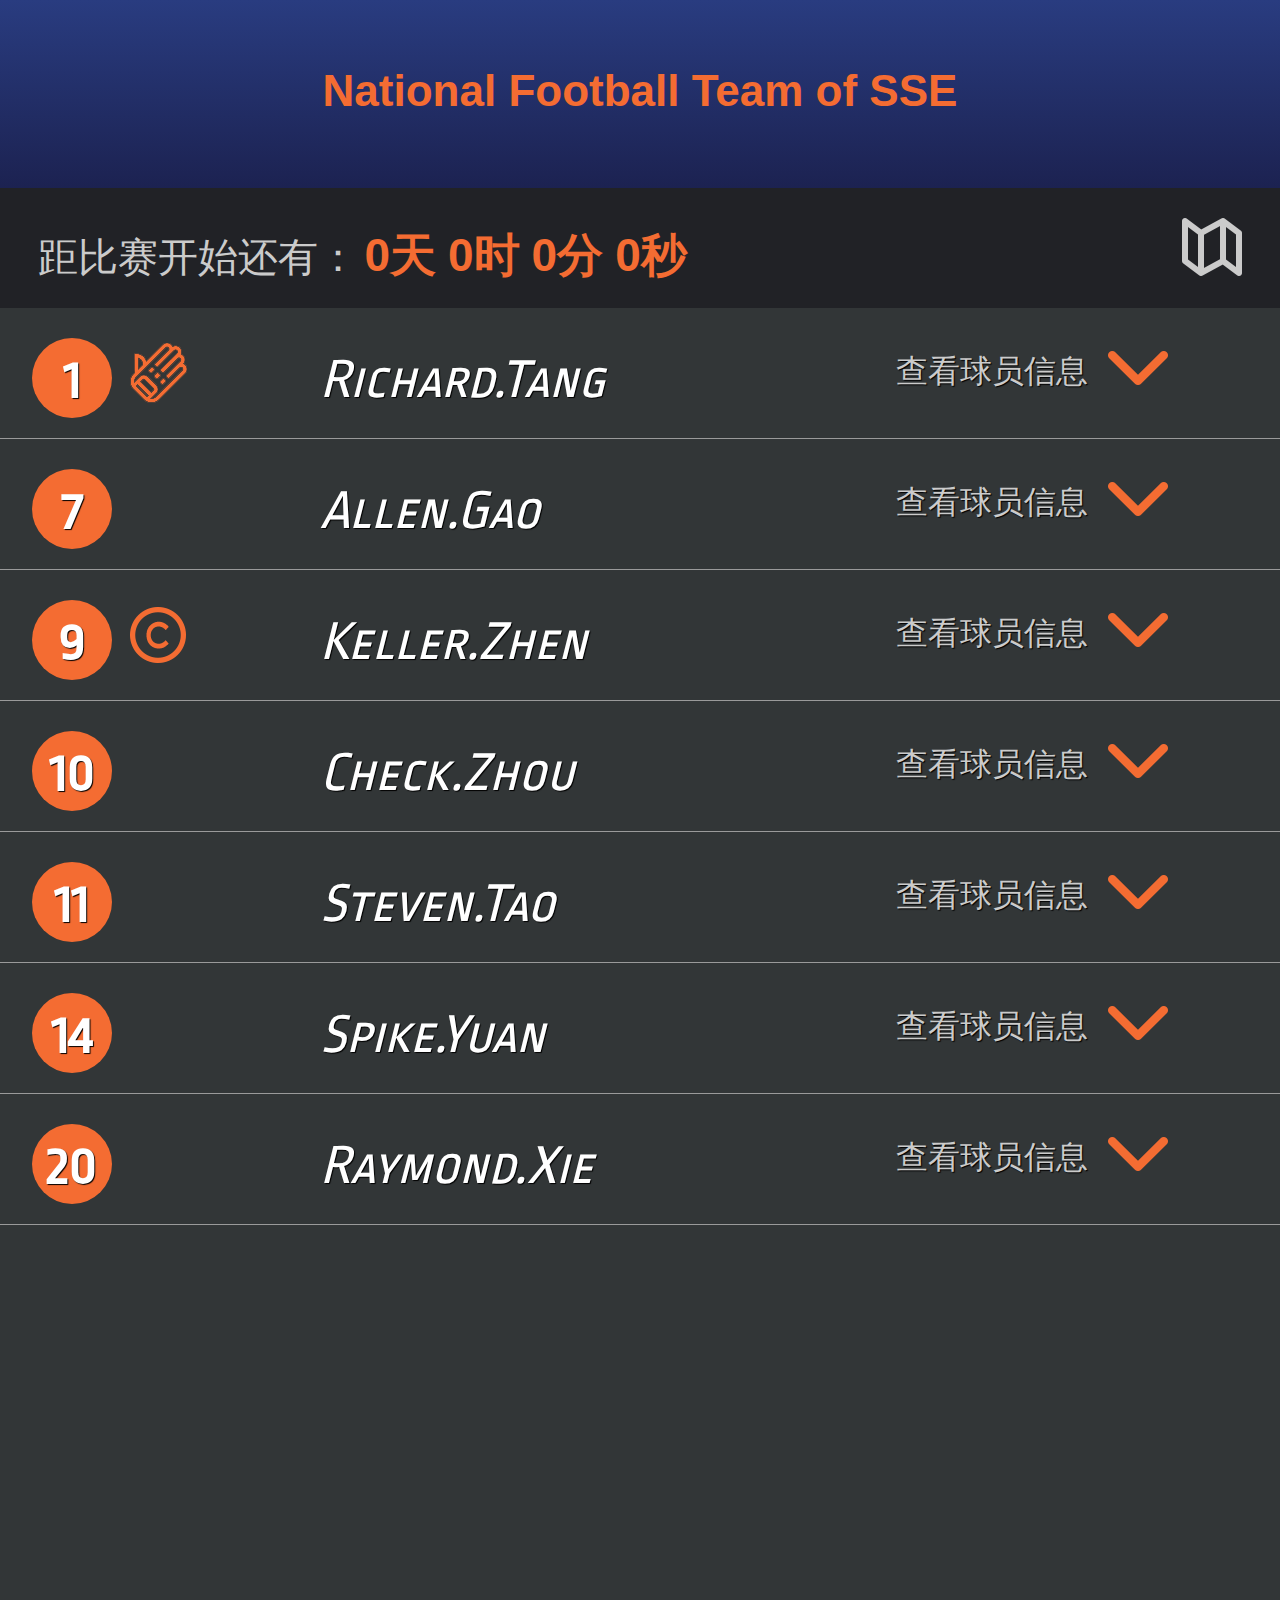
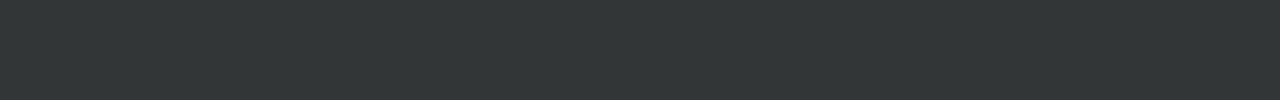
==== commit bdd18eb6: "t3" ====
--- a/sse.html
+++ b/sse.html
@@ -31,7 +31,7 @@
 <body>
 <div class="content">
   <div class="maintitle">National Football Team of SSE</div>
-  <div class="subtitle time-item"><span class="sub">距离比赛开始还有：<strong id="day_show">0天</strong><strong id="hour_show">0时</strong><strong id="minute_show">0分</strong><strong id="second_show">0秒</strong></span><span class="subpitch"><img src="images/pitch_icon.png"></span></div>
+  <div class="subtitle time-item"><span class="sub">距比赛开始还有：<strong id="day_show">0天</strong><strong id="hour_show">0时</strong><strong id="minute_show">0分</strong><strong id="second_show">0秒</strong></span><span class="subpitch"><img src="images/pitch_icon.png"></span></div>
   <div>
     <div class="player">
       <ul class="extend fontEn_1">
--- a/css/sse.css
+++ b/css/sse.css
@@ -155,7 +155,7 @@
 	color:#f46c32;
 	font-size:46px;
 	font-family:Arial;
-	padding:30px 8px 0 8px;
+	padding:30px 6px 0 6px;
 }
 
 .item-title .unit {
